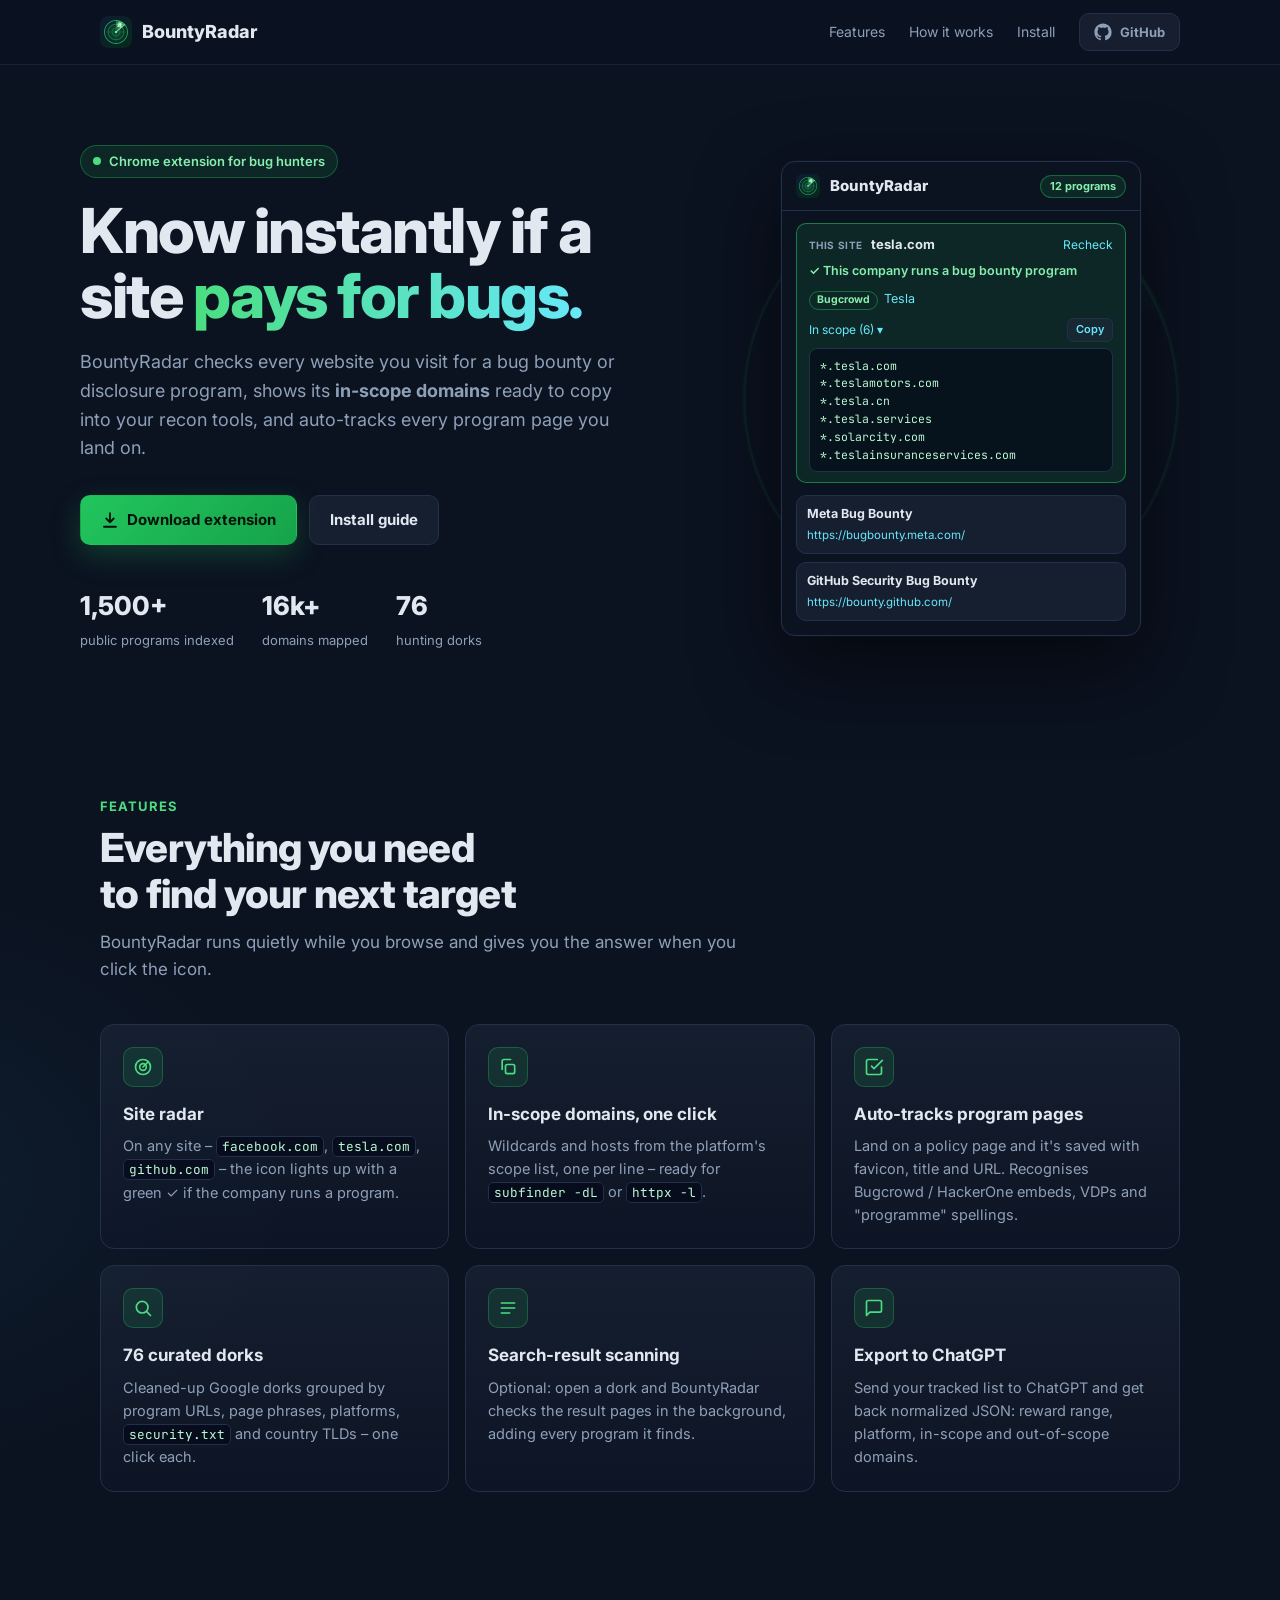
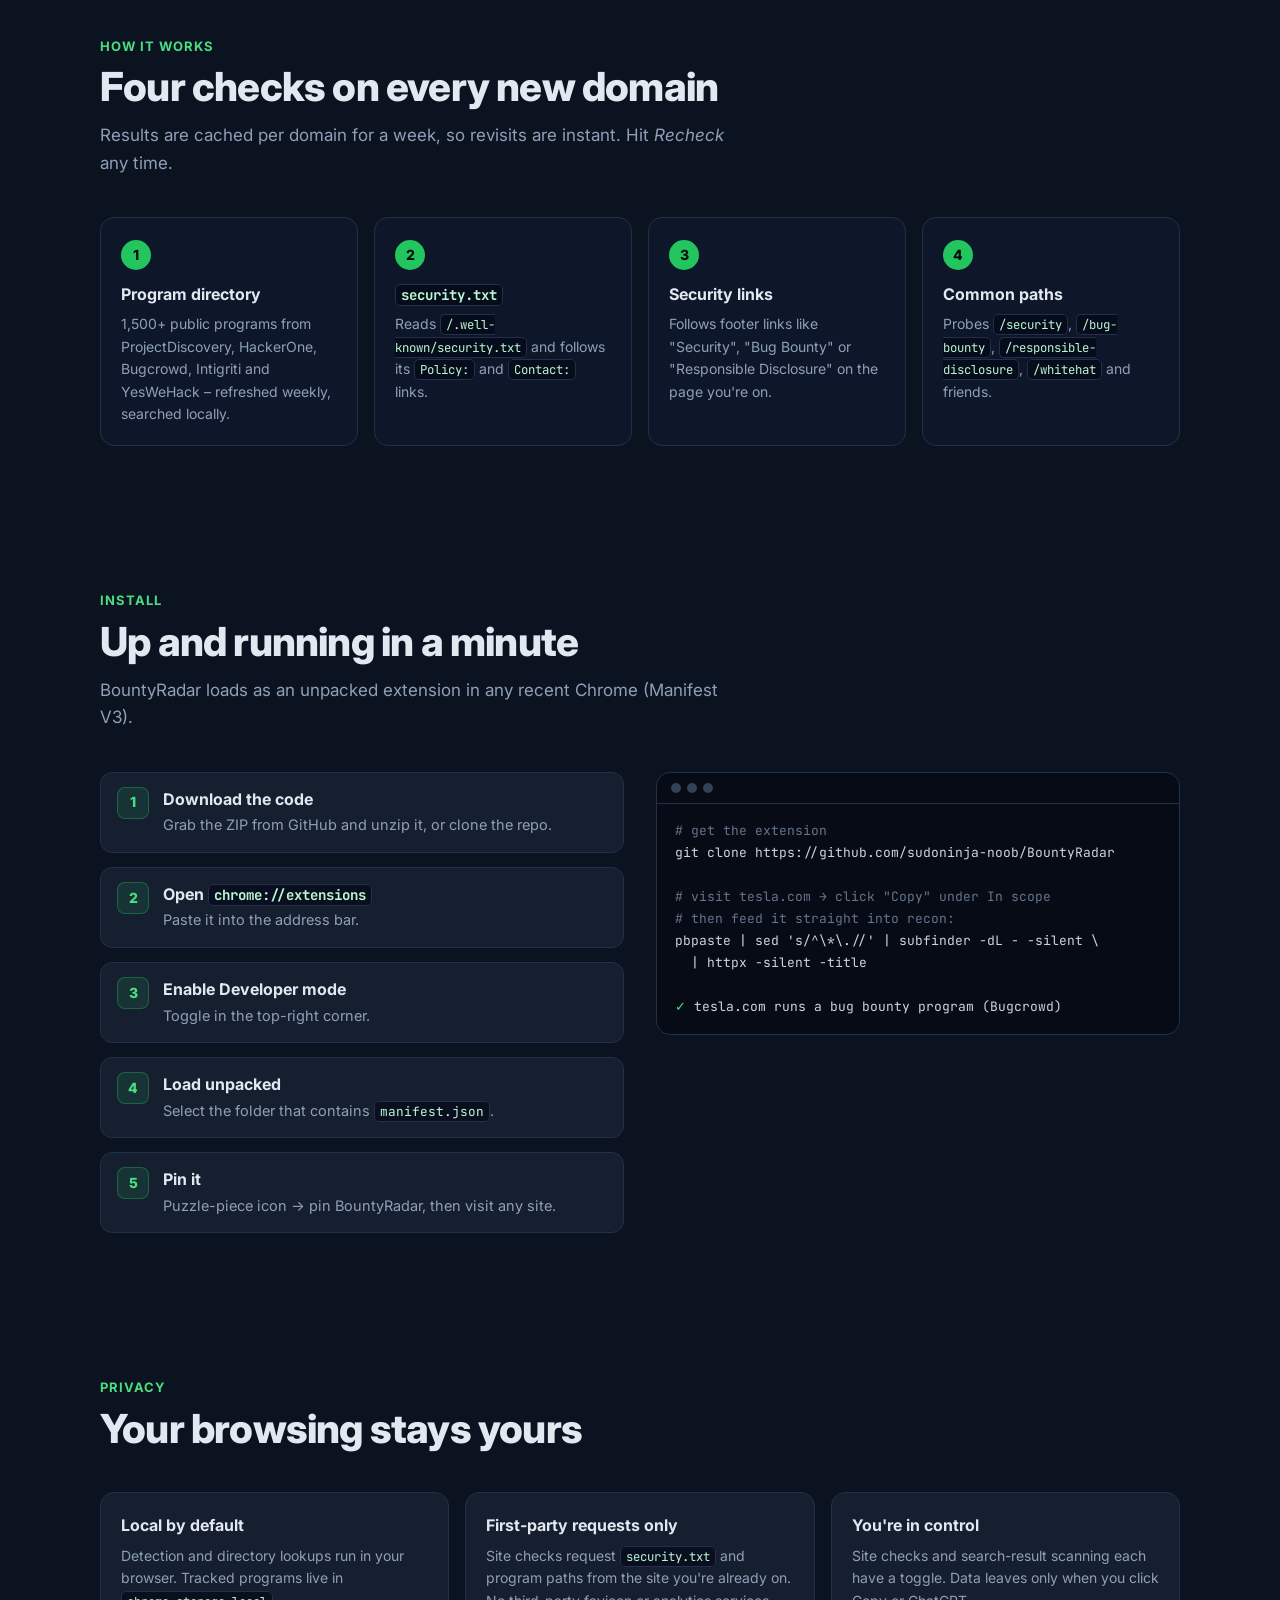
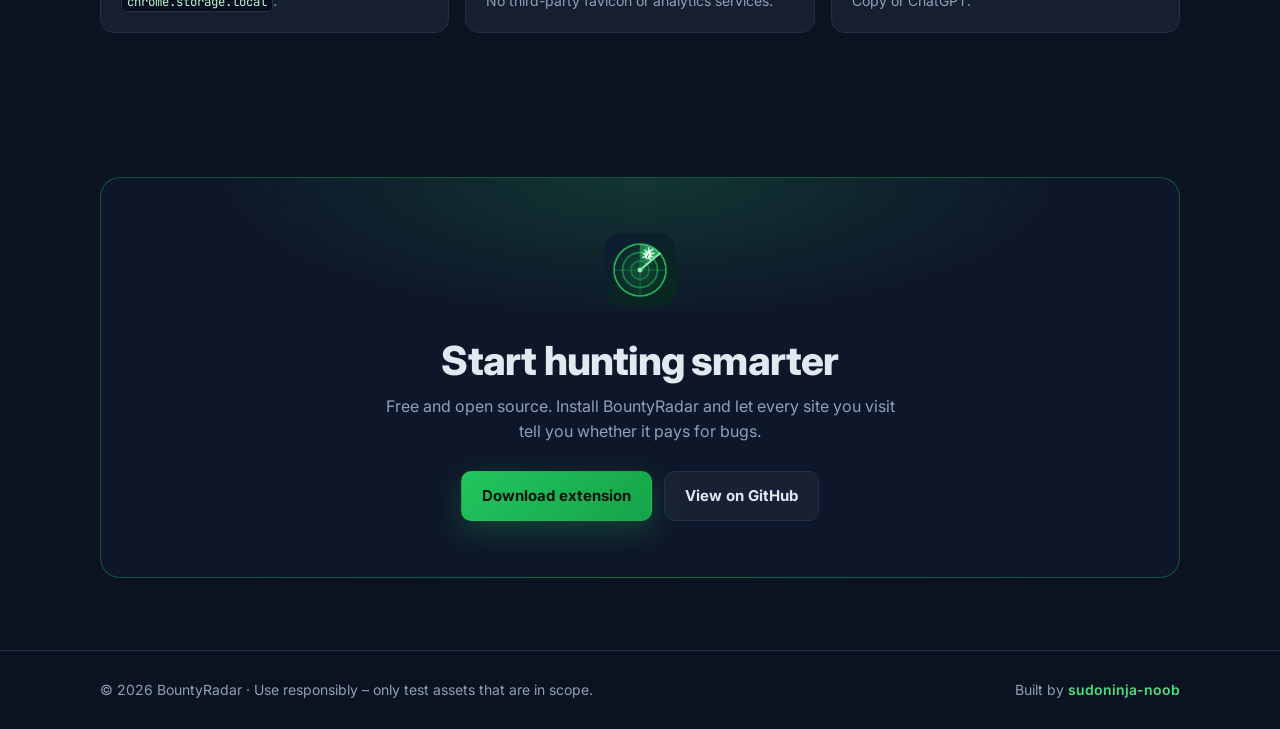
==== index.html @ d53b1661 "Add files via upload" ====
<!DOCTYPE html>
<html lang="en">
<head>
  <meta charset="utf-8" />
  <meta name="viewport" content="width=device-width, initial-scale=1" />
  <title>BountyRadar – bug bounty radar for Chrome</title>
  <meta name="description" content="BountyRadar is a Chrome extension for bug hunters: it tells you if the site you're on runs a bug bounty program, lists its in-scope domains, auto-tracks program pages, and ships 75+ hunting dorks." />
  <meta property="og:title" content="BountyRadar – bug bounty radar for Chrome" />
  <meta property="og:description" content="Know instantly if a site runs a bug bounty program – with in-scope domains ready to copy." />
  <meta property="og:image" content="icons/icon128.png" />
  <meta name="theme-color" content="#0b1220" />
  <link rel="icon" type="image/png" href="icons/icon128.png" />
  <link rel="preconnect" href="https://fonts.googleapis.com" />
  <link rel="preconnect" href="https://fonts.gstatic.com" crossorigin />
  <link href="https://fonts.googleapis.com/css2?family=Inter:wght@400;500;600;700;800&family=JetBrains+Mono:wght@400;600&display=swap" rel="stylesheet" />
  <style>
    :root {
      --bg: #0b1220;
      --bg-2: #0e1729;
      --card: rgba(30, 41, 59, 0.6);
      --border: #22304a;
      --text: #e2e8f0;
      --muted: #8ea0b8;
      --accent: #22c55e;
      --accent-2: #4ade80;
      --accent-soft: rgba(34, 197, 94, 0.12);
      --link: #67e8f9;
      --radius: 14px;
      --mono: "JetBrains Mono", ui-monospace, SFMono-Regular, Menlo, monospace;
      color-scheme: dark;
    }

    * { box-sizing: border-box; margin: 0; padding: 0; }

    html { scroll-behavior: smooth; }

    body {
      background:
        radial-gradient(900px 500px at 85% -10%, rgba(34, 197, 94, 0.12), transparent 60%),
        radial-gradient(700px 500px at -10% 30%, rgba(56, 189, 248, 0.07), transparent 60%),
        var(--bg);
      color: var(--text);
      font-family: Inter, -apple-system, "Segoe UI", Roboto, Helvetica, Arial, sans-serif;
      font-size: 16px;
      line-height: 1.6;
      -webkit-font-smoothing: antialiased;
      overflow-x: hidden;
    }

    a { color: var(--link); text-decoration: none; }
    a:hover { text-decoration: underline; }

    .wrap { max-width: 1120px; margin: 0 auto; padding: 0 20px; }

    /* ---------- nav ---------- */
    nav {
      position: sticky;
      top: 0;
      z-index: 10;
      background: rgba(11, 18, 32, 0.75);
      backdrop-filter: blur(12px);
      border-bottom: 1px solid rgba(34, 48, 74, 0.6);
    }
    nav .wrap {
      display: flex;
      align-items: center;
      justify-content: space-between;
      height: 64px;
      gap: 16px;
    }
    .brand {
      display: flex;
      align-items: center;
      gap: 10px;
      font-weight: 800;
      font-size: 18px;
      color: var(--text);
    }
    .brand img { width: 32px; height: 32px; border-radius: 8px; }
    .brand:hover { text-decoration: none; }
    .nav-links { display: flex; gap: 24px; align-items: center; font-size: 14px; }
    .nav-links a { color: var(--muted); }
    .nav-links a:hover { color: var(--text); text-decoration: none; }

    /* ---------- buttons ---------- */
    .btn {
      display: inline-flex;
      align-items: center;
      gap: 8px;
      padding: 12px 20px;
      border-radius: 10px;
      font-weight: 700;
      font-size: 15px;
      border: 1px solid var(--border);
      color: var(--text);
      background: var(--card);
      transition: transform 0.15s ease, border-color 0.15s ease, background 0.15s ease;
    }
    .btn:hover { text-decoration: none; transform: translateY(-1px); border-color: rgba(34, 197, 94, 0.5); }
    .btn-primary {
      background: linear-gradient(135deg, #22c55e, #16a34a);
      border-color: transparent;
      color: #04130a;
      box-shadow: 0 10px 30px rgba(34, 197, 94, 0.25);
    }
    .btn-primary:hover { border-color: transparent; }
    .btn-sm { padding: 8px 14px; font-size: 13px; }
    .btn svg { width: 18px; height: 18px; }

    /* ---------- hero ---------- */
    .hero {
      display: grid;
      grid-template-columns: 1.1fr 0.9fr;
      gap: 56px;
      align-items: center;
      padding: 80px 0 72px;
    }
    .eyebrow {
      display: inline-flex;
      align-items: center;
      gap: 8px;
      padding: 5px 12px;
      border-radius: 999px;
      background: var(--accent-soft);
      border: 1px solid rgba(34, 197, 94, 0.35);
      color: #86efac;
      font-size: 13px;
      font-weight: 600;
      margin-bottom: 20px;
    }
    .pulse {
      width: 8px; height: 8px; border-radius: 50%;
      background: var(--accent-2);
      box-shadow: 0 0 0 0 rgba(74, 222, 128, 0.7);
      animation: pulse 2s infinite;
    }
    @keyframes pulse {
      70% { box-shadow: 0 0 0 10px rgba(74, 222, 128, 0); }
      100% { box-shadow: 0 0 0 0 rgba(74, 222, 128, 0); }
    }
    h1 {
      font-size: clamp(38px, 5.6vw, 62px);
      line-height: 1.05;
      font-weight: 800;
      letter-spacing: -1.5px;
      text-wrap: balance;
    }
    h1 .grad {
      background: linear-gradient(90deg, #4ade80, #67e8f9);
      -webkit-background-clip: text;
      background-clip: text;
      color: transparent;
    }
    .lede {
      margin-top: 20px;
      font-size: 18px;
      color: var(--muted);
      max-width: 540px;
    }
    .cta { display: flex; flex-wrap: wrap; gap: 12px; margin-top: 32px; }
    .stats {
      display: flex;
      flex-wrap: wrap;
      gap: 28px;
      margin-top: 40px;
    }
    .stat b { display: block; font-size: 26px; font-weight: 800; color: var(--text); }
    .stat span { font-size: 13px; color: var(--muted); }

    /* popup mock */
    .mock-wrap { position: relative; display: flex; justify-content: center; }
    .radar-bg {
      position: absolute;
      width: 440px; height: 440px;
      max-width: 100%;
      top: 50%; left: 50%;
      transform: translate(-50%, -50%);
      border-radius: 50%;
      background:
        radial-gradient(circle, transparent 29%, rgba(34, 197, 94, 0.12) 29.5%, transparent 30.5%),
        radial-gradient(circle, transparent 49%, rgba(34, 197, 94, 0.12) 49.5%, transparent 50.5%),
        radial-gradient(circle, transparent 69%, rgba(34, 197, 94, 0.1) 69.5%, transparent 70.5%);
      pointer-events: none;
    }
    .radar-bg::after {
      content: "";
      position: absolute;
      inset: 0;
      border-radius: 50%;
      background: conic-gradient(from 0deg, rgba(74, 222, 128, 0.22), transparent 70deg);
      animation: sweep 5s linear infinite;
    }
    @keyframes sweep { to { transform: rotate(360deg); } }
    @media (prefers-reduced-motion: reduce) {
      .radar-bg::after, .pulse { animation: none; }
    }

    .mock {
      position: relative;
      width: 360px;
      max-width: 100%;
      border-radius: 14px;
      background: #0b1220;
      border: 1px solid var(--border);
      box-shadow: 0 30px 80px rgba(0, 0, 0, 0.55), 0 0 0 1px rgba(255, 255, 255, 0.02);
      overflow: hidden;
      font-size: 13px;
    }
    .mock-head {
      display: flex; align-items: center; justify-content: space-between;
      padding: 12px 14px;
      border-bottom: 1px solid var(--border);
    }
    .mock-head .brand { font-size: 15px; }
    .mock-head .brand img { width: 24px; height: 24px; border-radius: 6px; }
    .mock-badge {
      font-size: 11px; font-weight: 700;
      color: #86efac;
      background: var(--accent-soft);
      border: 1px solid rgba(34, 197, 94, 0.4);
      border-radius: 999px;
      padding: 2px 9px;
    }
    .mock-body { padding: 12px 14px 14px; }
    .site-card {
      border-radius: 10px;
      border: 1px solid rgba(34, 197, 94, 0.55);
      background: var(--accent-soft);
      padding: 10px 12px;
    }
    .site-top { display: flex; align-items: center; gap: 8px; }
    .label {
      font-size: 10px; font-weight: 700; letter-spacing: 0.6px;
      text-transform: uppercase; color: var(--muted);
    }
    .site-top b { flex: 1; }
    .site-top a { font-size: 12px; }
    .ok { margin-top: 6px; color: #86efac; font-weight: 600; font-size: 12.5px; }
    .prog { margin-top: 8px; font-size: 12.5px; color: var(--link); }
    .tag {
      display: inline-block;
      margin-right: 6px;
      padding: 0 7px;
      border-radius: 999px;
      font-size: 10.5px;
      font-weight: 700;
      color: #86efac;
      border: 1px solid rgba(34, 197, 94, 0.45);
    }
    .scope-row {
      display: flex; justify-content: space-between; align-items: center;
      margin-top: 8px; font-size: 12px;
    }
    .scope-row span { color: var(--link); }
    .copy {
      font-size: 11px; font-weight: 600;
      padding: 2px 8px;
      border: 1px solid var(--border);
      border-radius: 6px;
      background: var(--card);
    }
    .scope-list {
      margin-top: 6px;
      padding: 8px 10px;
      border-radius: 8px;
      border: 1px solid var(--border);
      background: rgba(2, 6, 23, 0.6);
      color: #bbf7d0;
      font-family: var(--mono);
      font-size: 11.5px;
      line-height: 1.55;
    }
    .mock-list { margin-top: 12px; display: grid; gap: 8px; }
    .mock-item {
      border: 1px solid var(--border);
      background: var(--card);
      border-radius: 10px;
      padding: 8px 10px;
    }
    .mock-item b { display: block; font-size: 12.5px; }
    .mock-item span { font-size: 11.5px; color: var(--link); }

    /* ---------- sections ---------- */
    section { padding: 72px 0; }
    .section-head { max-width: 640px; margin-bottom: 40px; }
    .kicker {
      color: var(--accent-2);
      font-weight: 700;
      font-size: 13px;
      letter-spacing: 1px;
      text-transform: uppercase;
    }
    h2 {
      margin-top: 8px;
      font-size: clamp(28px, 3.6vw, 40px);
      line-height: 1.15;
      font-weight: 800;
      letter-spacing: -0.8px;
      text-wrap: balance;
    }
    .section-head p { margin-top: 12px; color: var(--muted); font-size: 17px; }

    .grid {
      display: grid;
      grid-template-columns: repeat(3, 1fr);
      gap: 16px;
    }
    .feature {
      padding: 22px;
      border-radius: var(--radius);
      border: 1px solid var(--border);
      background: linear-gradient(180deg, rgba(30, 41, 59, 0.55), rgba(15, 23, 42, 0.55));
      transition: border-color 0.2s ease, transform 0.2s ease;
    }
    .feature:hover { border-color: rgba(34, 197, 94, 0.45); transform: translateY(-2px); }
    .icon {
      width: 40px; height: 40px;
      display: grid; place-items: center;
      border-radius: 10px;
      background: var(--accent-soft);
      border: 1px solid rgba(34, 197, 94, 0.3);
      color: var(--accent-2);
      margin-bottom: 14px;
    }
    .icon svg { width: 20px; height: 20px; }
    .feature h3 { font-size: 17px; font-weight: 700; margin-bottom: 6px; }
    .feature p { color: var(--muted); font-size: 14.5px; }

    /* how it works */
    .steps {
      display: grid;
      grid-template-columns: repeat(4, 1fr);
      gap: 16px;
      counter-reset: step;
    }
    .step {
      position: relative;
      padding: 22px 20px 20px;
      border-radius: var(--radius);
      border: 1px solid var(--border);
      background: var(--bg-2);
    }
    .step::before {
      counter-increment: step;
      content: counter(step);
      display: grid; place-items: center;
      width: 30px; height: 30px;
      border-radius: 50%;
      background: var(--accent);
      color: #04130a;
      font-weight: 800;
      font-size: 14px;
      margin-bottom: 12px;
    }
    .step h3 { font-size: 16px; margin-bottom: 6px; }
    .step p { color: var(--muted); font-size: 14px; }
    code, .mono {
      font-family: var(--mono);
      font-size: 0.88em;
      background: rgba(2, 6, 23, 0.6);
      border: 1px solid var(--border);
      border-radius: 5px;
      padding: 1px 5px;
      color: #bbf7d0;
    }

    /* install */
    .install {
      display: grid;
      grid-template-columns: 1fr 1fr;
      gap: 32px;
      align-items: start;
    }
    ol.install-steps { list-style: none; counter-reset: i; display: grid; gap: 14px; }
    ol.install-steps li {
      counter-increment: i;
      display: grid;
      grid-template-columns: 34px 1fr;
      gap: 12px;
      align-items: start;
      padding: 14px 16px;
      border-radius: 12px;
      border: 1px solid var(--border);
      background: var(--card);
    }
    ol.install-steps li::before {
      content: counter(i);
      display: grid; place-items: center;
      width: 30px; height: 30px;
      border-radius: 8px;
      background: var(--accent-soft);
      border: 1px solid rgba(34, 197, 94, 0.35);
      color: var(--accent-2);
      font-weight: 800;
      font-size: 14px;
    }
    ol.install-steps b { display: block; }
    ol.install-steps span { color: var(--muted); font-size: 14.5px; }
    .terminal {
      border-radius: var(--radius);
      border: 1px solid var(--border);
      background: #060b16;
      overflow: hidden;
    }
    .terminal-bar {
      display: flex; gap: 6px;
      padding: 10px 14px;
      border-bottom: 1px solid var(--border);
    }
    .terminal-bar i { width: 10px; height: 10px; border-radius: 50%; background: #334155; }
    .terminal pre {
      padding: 16px 18px;
      font-family: var(--mono);
      font-size: 13px;
      line-height: 1.7;
      color: #cbd5e1;
      white-space: pre-wrap;
      word-break: break-all;
    }
    .terminal .c { color: #64748b; }
    .terminal .g { color: #4ade80; }

    /* privacy */
    .privacy {
      display: grid;
      grid-template-columns: repeat(3, 1fr);
      gap: 16px;
    }
    .privacy div {
      padding: 20px;
      border-radius: var(--radius);
      border: 1px solid var(--border);
      background: var(--card);
    }
    .privacy h3 { font-size: 16px; margin-bottom: 6px; }
    .privacy p { color: var(--muted); font-size: 14px; }

    /* cta band */
    .band {
      text-align: center;
      padding: 56px 24px;
      border-radius: 20px;
      border: 1px solid rgba(34, 197, 94, 0.35);
      background:
        radial-gradient(600px 200px at 50% 0%, rgba(34, 197, 94, 0.18), transparent 70%),
        var(--bg-2);
    }
    .band img { width: 72px; height: 72px; border-radius: 16px; margin-bottom: 16px; }
    .band p { color: var(--muted); margin: 10px auto 26px; max-width: 520px; }
    .band .cta { justify-content: center; margin-top: 0; }

    footer {
      border-top: 1px solid var(--border);
      padding: 28px 0;
      color: var(--muted);
      font-size: 14px;
    }
    footer .wrap { display: flex; justify-content: space-between; gap: 16px; flex-wrap: wrap; }
    footer a { color: var(--accent-2); font-weight: 600; }

    /* ---------- responsive ---------- */
    @media (max-width: 960px) {
      .hero { grid-template-columns: 1fr; gap: 48px; padding-top: 56px; }
      .grid, .privacy { grid-template-columns: 1fr 1fr; }
      .steps { grid-template-columns: 1fr 1fr; }
      .install { grid-template-columns: 1fr; }
    }
    @media (max-width: 640px) {
      .nav-links a:not(.btn) { display: none; }
      .grid, .privacy, .steps { grid-template-columns: 1fr; }
      section { padding: 56px 0; }
      .radar-bg { width: 340px; height: 340px; }
      .wrap { padding: 0 16px; }
    }
  </style>
</head>
<body>
  <nav>
    <div class="wrap">
      <a class="brand" href="#">
        <img src="icons/icon128.png" alt="" />
        BountyRadar
      </a>
      <div class="nav-links">
        <a href="#features">Features</a>
        <a href="#how">How it works</a>
        <a href="#install">Install</a>
        <a class="btn btn-sm repo-link" href="https://github.com/sudoninja-noob" target="_blank" rel="noopener">
          <svg viewBox="0 0 24 24" fill="currentColor" aria-hidden="true"><path d="M12 .5C5.65.5.5 5.65.5 12a11.5 11.5 0 0 0 7.86 10.92c.58.1.79-.25.79-.56v-2.02c-3.2.7-3.87-1.37-3.87-1.37-.52-1.33-1.28-1.69-1.28-1.69-1.05-.72.08-.7.08-.7 1.16.08 1.77 1.19 1.77 1.19 1.03 1.77 2.7 1.26 3.36.96.1-.75.4-1.26.73-1.55-2.56-.29-5.25-1.28-5.25-5.69 0-1.26.45-2.29 1.19-3.09-.12-.29-.52-1.46.11-3.05 0 0 .97-.31 3.17 1.18a11 11 0 0 1 5.77 0c2.2-1.49 3.17-1.18 3.17-1.18.63 1.59.23 2.76.11 3.05.74.8 1.19 1.83 1.19 3.09 0 4.42-2.7 5.39-5.26 5.68.41.36.78 1.06.78 2.14v3.17c0 .31.21.67.8.56A11.5 11.5 0 0 0 23.5 12C23.5 5.65 18.35.5 12 .5Z"/></svg>
          GitHub
        </a>
      </div>
    </div>
  </nav>

  <header class="wrap hero">
    <div>
      <div class="eyebrow"><span class="pulse"></span> Chrome extension for bug hunters</div>
      <h1>Know instantly if a site <span class="grad">pays for bugs.</span></h1>
      <p class="lede">
        BountyRadar checks every website you visit for a bug bounty or disclosure program,
        shows its <strong>in-scope domains</strong> ready to copy into your recon tools,
        and auto-tracks every program page you land on.
      </p>
      <div class="cta">
        <a class="btn btn-primary zip-link" href="https://github.com/sudoninja-noob" target="_blank" rel="noopener">
          <svg viewBox="0 0 24 24" fill="none" stroke="currentColor" stroke-width="2.4" stroke-linecap="round" stroke-linejoin="round" aria-hidden="true"><path d="M12 3v12m0 0-5-5m5 5 5-5M4 21h16"/></svg>
          Download extension
        </a>
        <a class="btn" href="#install">Install guide</a>
      </div>
      <div class="stats">
        <div class="stat"><b>1,500+</b><span>public programs indexed</span></div>
        <div class="stat"><b>16k+</b><span>domains mapped</span></div>
        <div class="stat"><b>76</b><span>hunting dorks</span></div>
      </div>
    </div>

    <div class="mock-wrap" aria-label="Preview of the BountyRadar popup on tesla.com">
      <div class="radar-bg"></div>
      <div class="mock">
        <div class="mock-head">
          <span class="brand"><img src="icons/icon48.png" alt="" /> BountyRadar</span>
          <span class="mock-badge">12 programs</span>
        </div>
        <div class="mock-body">
          <div class="site-card">
            <div class="site-top">
              <span class="label">This site</span>
              <b>tesla.com</b>
              <a>Recheck</a>
            </div>
            <div class="ok">✓ This company runs a bug bounty program</div>
            <div class="prog"><span class="tag">Bugcrowd</span>Tesla</div>
            <div class="scope-row"><span>In scope (6) ▾</span><span class="copy">Copy</span></div>
            <div class="scope-list">*.tesla.com<br />*.teslamotors.com<br />*.tesla.cn<br />*.tesla.services<br />*.solarcity.com<br />*.teslainsuranceservices.com</div>
          </div>
          <div class="mock-list">
            <div class="mock-item"><b>Meta Bug Bounty</b><span>https://bugbounty.meta.com/</span></div>
            <div class="mock-item"><b>GitHub Security Bug Bounty</b><span>https://bounty.github.com/</span></div>
          </div>
        </div>
      </div>
    </div>
  </header>

  <section id="features">
    <div class="wrap">
      <div class="section-head">
        <div class="kicker">Features</div>
        <h2>Everything you need to find your next target</h2>
        <p>BountyRadar runs quietly while you browse and gives you the answer when you click the icon.</p>
      </div>
      <div class="grid">
        <article class="feature">
          <div class="icon"><svg viewBox="0 0 24 24" fill="none" stroke="currentColor" stroke-width="2" stroke-linecap="round" stroke-linejoin="round"><circle cx="12" cy="12" r="9"/><circle cx="12" cy="12" r="4"/><path d="M12 12 18 6"/></svg></div>
          <h3>Site radar</h3>
          <p>On any site – <code>facebook.com</code>, <code>tesla.com</code>, <code>github.com</code> – the icon lights up with a green ✓ if the company runs a program.</p>
        </article>
        <article class="feature">
          <div class="icon"><svg viewBox="0 0 24 24" fill="none" stroke="currentColor" stroke-width="2" stroke-linecap="round" stroke-linejoin="round"><rect x="9" y="9" width="11" height="11" rx="2"/><path d="M5 15V5a2 2 0 0 1 2-2h8"/></svg></div>
          <h3>In-scope domains, one click</h3>
          <p>Wildcards and hosts from the platform's scope list, one per line – ready for <code>subfinder -dL</code> or <code>httpx -l</code>.</p>
        </article>
        <article class="feature">
          <div class="icon"><svg viewBox="0 0 24 24" fill="none" stroke="currentColor" stroke-width="2" stroke-linecap="round" stroke-linejoin="round"><path d="M9 11l3 3L22 4"/><path d="M21 12v7a2 2 0 0 1-2 2H5a2 2 0 0 1-2-2V5a2 2 0 0 1 2-2h11"/></svg></div>
          <h3>Auto-tracks program pages</h3>
          <p>Land on a policy page and it's saved with favicon, title and URL. Recognises Bugcrowd / HackerOne embeds, VDPs and "programme" spellings.</p>
        </article>
        <article class="feature">
          <div class="icon"><svg viewBox="0 0 24 24" fill="none" stroke="currentColor" stroke-width="2" stroke-linecap="round" stroke-linejoin="round"><circle cx="11" cy="11" r="7"/><path d="m21 21-4.3-4.3"/></svg></div>
          <h3>76 curated dorks</h3>
          <p>Cleaned-up Google dorks grouped by program URLs, page phrases, platforms, <code>security.txt</code> and country TLDs – one click each.</p>
        </article>
        <article class="feature">
          <div class="icon"><svg viewBox="0 0 24 24" fill="none" stroke="currentColor" stroke-width="2" stroke-linecap="round" stroke-linejoin="round"><path d="M4 6h16M4 12h16M4 18h10"/></svg></div>
          <h3>Search-result scanning</h3>
          <p>Optional: open a dork and BountyRadar checks the result pages in the background, adding every program it finds.</p>
        </article>
        <article class="feature">
          <div class="icon"><svg viewBox="0 0 24 24" fill="none" stroke="currentColor" stroke-width="2" stroke-linecap="round" stroke-linejoin="round"><path d="M21 15a2 2 0 0 1-2 2H7l-4 4V5a2 2 0 0 1 2-2h14a2 2 0 0 1 2 2z"/></svg></div>
          <h3>Export to ChatGPT</h3>
          <p>Send your tracked list to ChatGPT and get back normalized JSON: reward range, platform, in-scope and out-of-scope domains.</p>
        </article>
      </div>
    </div>
  </section>

  <section id="how">
    <div class="wrap">
      <div class="section-head">
        <div class="kicker">How it works</div>
        <h2>Four checks on every new domain</h2>
        <p>Results are cached per domain for a week, so revisits are instant. Hit <em>Recheck</em> any time.</p>
      </div>
      <div class="steps">
        <div class="step">
          <h3>Program directory</h3>
          <p>1,500+ public programs from ProjectDiscovery, HackerOne, Bugcrowd, Intigriti and YesWeHack – refreshed weekly, searched locally.</p>
        </div>
        <div class="step">
          <h3><code>security.txt</code></h3>
          <p>Reads <code>/.well-known/security.txt</code> and follows its <code>Policy:</code> and <code>Contact:</code> links.</p>
        </div>
        <div class="step">
          <h3>Security links</h3>
          <p>Follows footer links like "Security", "Bug Bounty" or "Responsible Disclosure" on the page you're on.</p>
        </div>
        <div class="step">
          <h3>Common paths</h3>
          <p>Probes <code>/security</code>, <code>/bug-bounty</code>, <code>/responsible-disclosure</code>, <code>/whitehat</code> and friends.</p>
        </div>
      </div>
    </div>
  </section>

  <section id="install">
    <div class="wrap">
      <div class="section-head">
        <div class="kicker">Install</div>
        <h2>Up and running in a minute</h2>
        <p>BountyRadar loads as an unpacked extension in any recent Chrome (Manifest V3).</p>
      </div>
      <div class="install">
        <ol class="install-steps">
          <li><div><b>Download the code</b><span>Grab the ZIP from GitHub and unzip it, or clone the repo.</span></div></li>
          <li><div><b>Open <code>chrome://extensions</code></b><span>Paste it into the address bar.</span></div></li>
          <li><div><b>Enable Developer mode</b><span>Toggle in the top-right corner.</span></div></li>
          <li><div><b>Load unpacked</b><span>Select the folder that contains <code>manifest.json</code>.</span></div></li>
          <li><div><b>Pin it</b><span>Puzzle-piece icon → pin BountyRadar, then visit any site.</span></div></li>
        </ol>
        <div class="terminal" aria-label="Clone and copy scope example">
          <div class="terminal-bar"><i></i><i></i><i></i></div>
<pre><span class="c"># get the extension</span>
git clone <span class="repo-text">https://github.com/sudoninja-noob/BountyRadar</span>

<span class="c"># visit tesla.com → click "Copy" under In scope</span>
<span class="c"># then feed it straight into recon:</span>
pbpaste | sed 's/^\*\.//' | subfinder -dL - -silent \
  | httpx -silent -title

<span class="g">✓</span> tesla.com runs a bug bounty program (Bugcrowd)</pre>
        </div>
      </div>
    </div>
  </section>

  <section id="privacy">
    <div class="wrap">
      <div class="section-head">
        <div class="kicker">Privacy</div>
        <h2>Your browsing stays yours</h2>
      </div>
      <div class="privacy">
        <div>
          <h3>Local by default</h3>
          <p>Detection and directory lookups run in your browser. Tracked programs live in <code>chrome.storage.local</code>.</p>
        </div>
        <div>
          <h3>First-party requests only</h3>
          <p>Site checks request <code>security.txt</code> and program paths from the site you're already on. No third-party favicon or analytics services.</p>
        </div>
        <div>
          <h3>You're in control</h3>
          <p>Site checks and search-result scanning each have a toggle. Data leaves only when you click Copy or ChatGPT.</p>
        </div>
      </div>
    </div>
  </section>

  <section>
    <div class="wrap">
      <div class="band">
        <img src="icons/icon128.png" alt="" />
        <h2>Start hunting smarter</h2>
        <p>Free and open source. Install BountyRadar and let every site you visit tell you whether it pays for bugs.</p>
        <div class="cta">
          <a class="btn btn-primary zip-link" href="https://github.com/sudoninja-noob" target="_blank" rel="noopener">Download extension</a>
          <a class="btn repo-link" href="https://github.com/sudoninja-noob" target="_blank" rel="noopener">View on GitHub</a>
        </div>
      </div>
    </div>
  </section>

  <footer>
    <div class="wrap">
      <span>© <span id="year">2026</span> BountyRadar · Use responsibly – only test assets that are in scope.</span>
      <span>Built by <a href="https://sudoninja-noob.github.io/" target="_blank" rel="noopener">sudoninja-noob</a></span>
    </div>
  </footer>

  <script>
    // On GitHub Pages (user.github.io/repo/) derive the repo + ZIP links
    // automatically, so the page needs no edits after publishing.
    (function () {
      var host = location.hostname;
      var m = host.match(/^([^.]+)\.github\.io$/i);
      var repoName = location.pathname.split("/").filter(Boolean)[0];
      if (!m || !repoName) return;
      var repo = "https://github.com/" + m[1] + "/" + repoName;
      var zip = repo + "/archive/refs/heads/main.zip";
      document.querySelectorAll(".repo-link").forEach(function (a) { a.href = repo; });
      document.querySelectorAll(".zip-link").forEach(function (a) { a.href = zip; });
      document.querySelectorAll(".repo-text").forEach(function (el) { el.textContent = repo; });
    })();
    document.getElementById("year").textContent = new Date().getFullYear();
  </script>
</body>
</html>
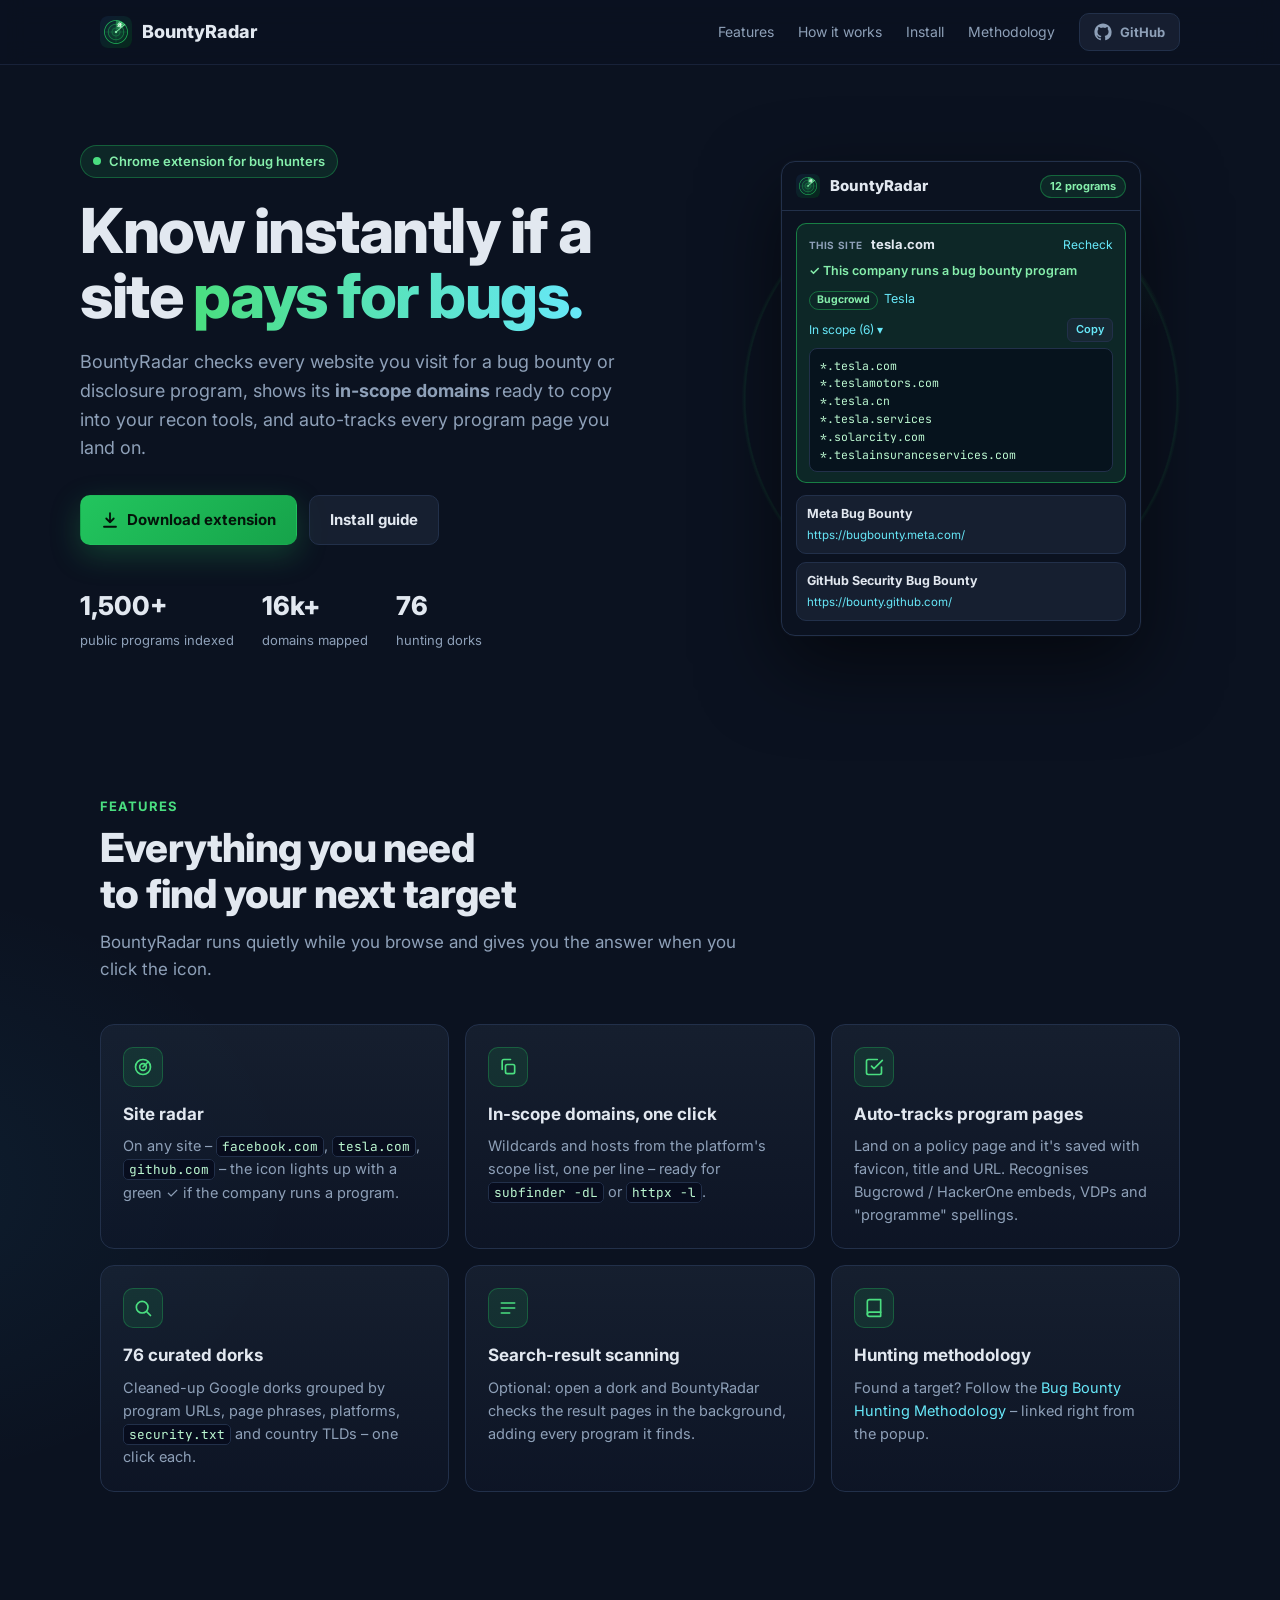
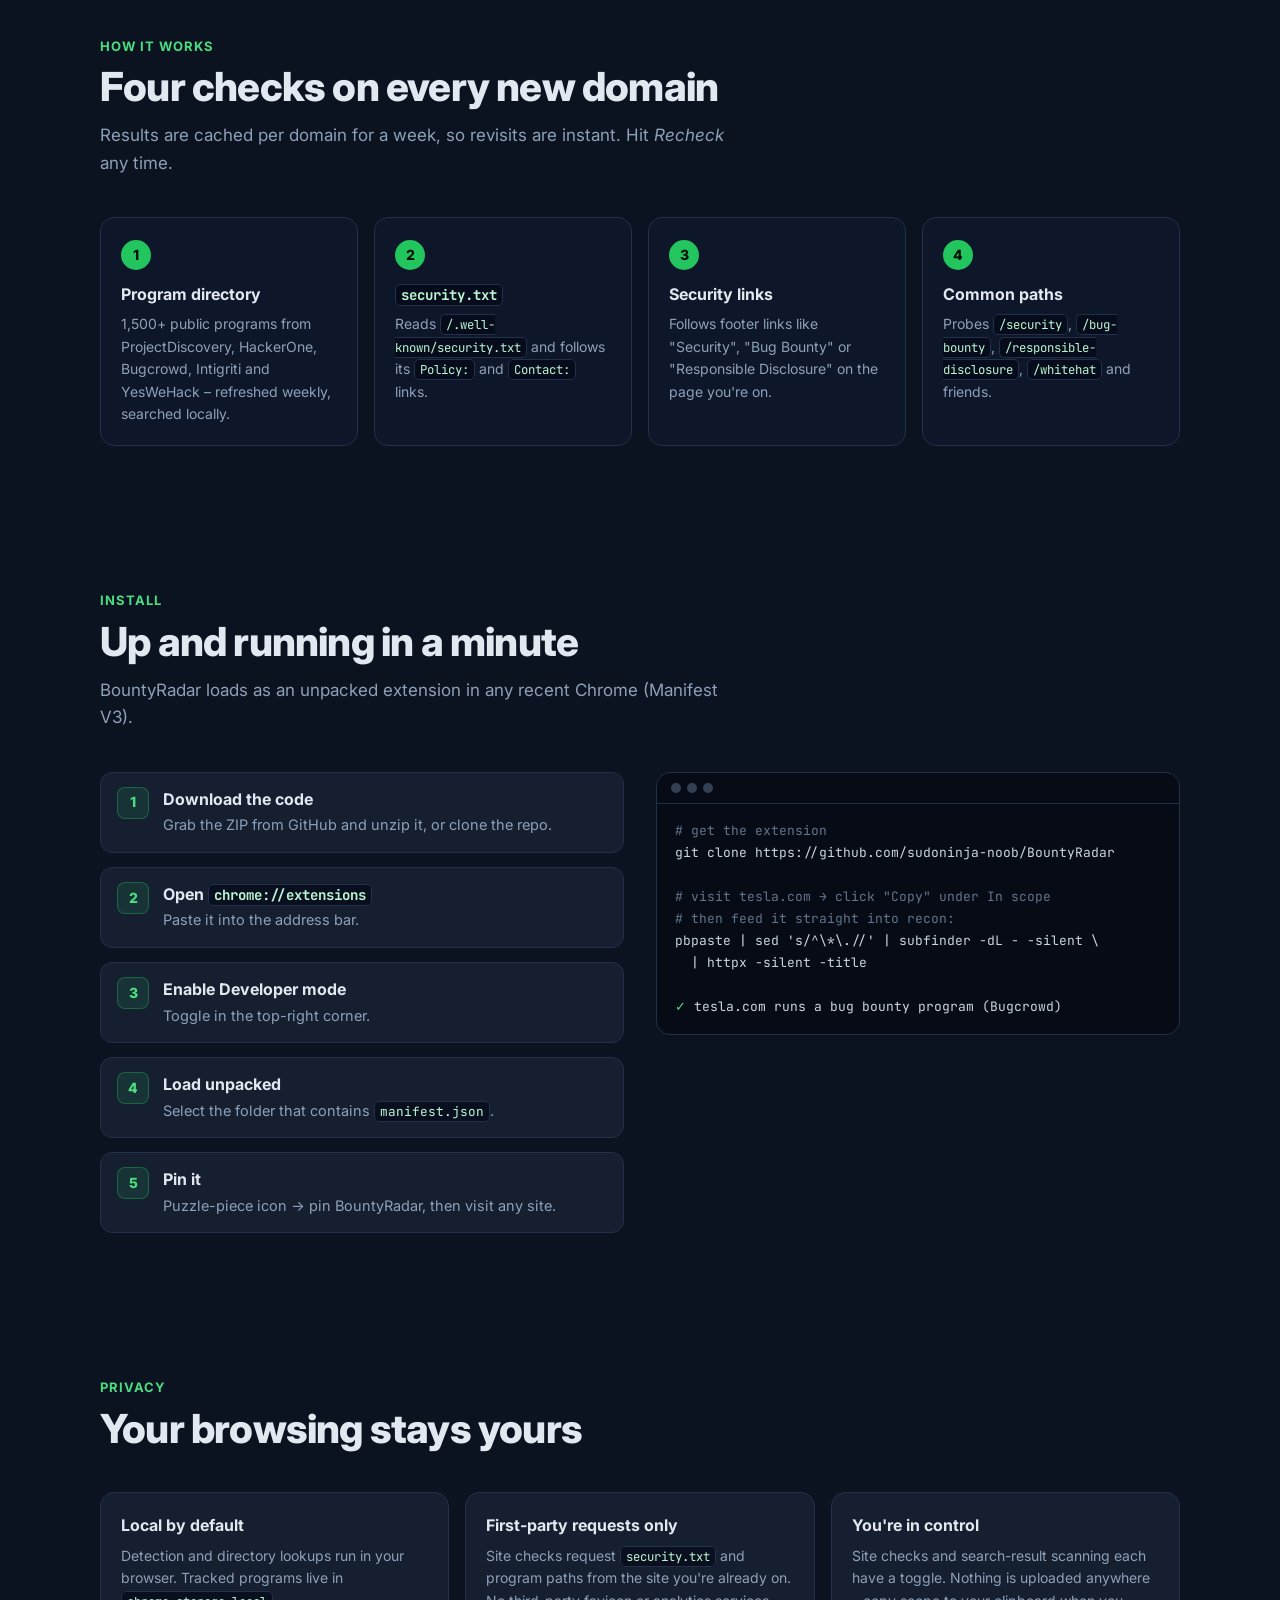
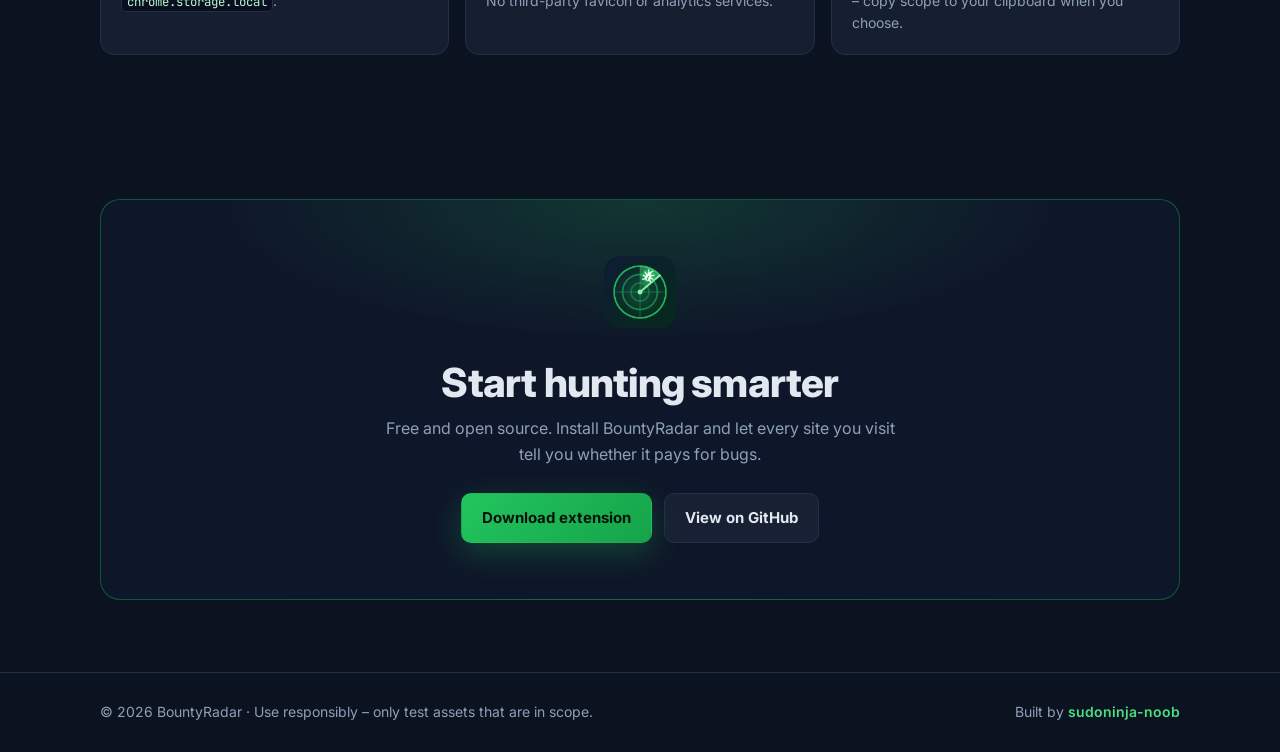
==== commit 5ca83214: "Add files via upload" ====
--- a/index.html
+++ b/index.html
@@ -7,7 +7,9 @@
   <meta name="description" content="BountyRadar is a Chrome extension for bug hunters: it tells you if the site you're on runs a bug bounty program, lists its in-scope domains, auto-tracks program pages, and ships 75+ hunting dorks." />
   <meta property="og:title" content="BountyRadar – bug bounty radar for Chrome" />
   <meta property="og:description" content="Know instantly if a site runs a bug bounty program – with in-scope domains ready to copy." />
-  <meta property="og:image" content="icons/icon128.png" />
+  <meta property="og:image" content="https://sudoninja-noob.github.io/BountyRadar/icons/icon128.png" />
+  <meta property="og:url" content="https://sudoninja-noob.github.io/BountyRadar/" />
+  <link rel="canonical" href="https://sudoninja-noob.github.io/BountyRadar/" />
   <meta name="theme-color" content="#0b1220" />
   <link rel="icon" type="image/png" href="icons/icon128.png" />
   <link rel="preconnect" href="https://fonts.googleapis.com" />
@@ -485,7 +487,8 @@
         <a href="#features">Features</a>
         <a href="#how">How it works</a>
         <a href="#install">Install</a>
-        <a class="btn btn-sm repo-link" href="https://github.com/sudoninja-noob" target="_blank" rel="noopener">
+        <a href="https://sudoninja-noob.github.io/tool/Bug_Bounty_Hunting_Methodology.html" target="_blank" rel="noopener">Methodology</a>
+        <a class="btn btn-sm repo-link" href="https://github.com/sudoninja-noob/BountyRadar" target="_blank" rel="noopener">
           <svg viewBox="0 0 24 24" fill="currentColor" aria-hidden="true"><path d="M12 .5C5.65.5.5 5.65.5 12a11.5 11.5 0 0 0 7.86 10.92c.58.1.79-.25.79-.56v-2.02c-3.2.7-3.87-1.37-3.87-1.37-.52-1.33-1.28-1.69-1.28-1.69-1.05-.72.08-.7.08-.7 1.16.08 1.77 1.19 1.77 1.19 1.03 1.77 2.7 1.26 3.36.96.1-.75.4-1.26.73-1.55-2.56-.29-5.25-1.28-5.25-5.69 0-1.26.45-2.29 1.19-3.09-.12-.29-.52-1.46.11-3.05 0 0 .97-.31 3.17 1.18a11 11 0 0 1 5.77 0c2.2-1.49 3.17-1.18 3.17-1.18.63 1.59.23 2.76.11 3.05.74.8 1.19 1.83 1.19 3.09 0 4.42-2.7 5.39-5.26 5.68.41.36.78 1.06.78 2.14v3.17c0 .31.21.67.8.56A11.5 11.5 0 0 0 23.5 12C23.5 5.65 18.35.5 12 .5Z"/></svg>
           GitHub
         </a>
@@ -503,7 +506,7 @@
         and auto-tracks every program page you land on.
       </p>
       <div class="cta">
-        <a class="btn btn-primary zip-link" href="https://github.com/sudoninja-noob" target="_blank" rel="noopener">
+        <a class="btn btn-primary zip-link" href="https://github.com/sudoninja-noob/BountyRadar/archive/refs/heads/main.zip" target="_blank" rel="noopener">
           <svg viewBox="0 0 24 24" fill="none" stroke="currentColor" stroke-width="2.4" stroke-linecap="round" stroke-linejoin="round" aria-hidden="true"><path d="M12 3v12m0 0-5-5m5 5 5-5M4 21h16"/></svg>
           Download extension
         </a>
@@ -578,9 +581,9 @@
           <p>Optional: open a dork and BountyRadar checks the result pages in the background, adding every program it finds.</p>
         </article>
         <article class="feature">
-          <div class="icon"><svg viewBox="0 0 24 24" fill="none" stroke="currentColor" stroke-width="2" stroke-linecap="round" stroke-linejoin="round"><path d="M21 15a2 2 0 0 1-2 2H7l-4 4V5a2 2 0 0 1 2-2h14a2 2 0 0 1 2 2z"/></svg></div>
-          <h3>Export to ChatGPT</h3>
-          <p>Send your tracked list to ChatGPT and get back normalized JSON: reward range, platform, in-scope and out-of-scope domains.</p>
+          <div class="icon"><svg viewBox="0 0 24 24" fill="none" stroke="currentColor" stroke-width="2" stroke-linecap="round" stroke-linejoin="round"><path d="M4 19.5A2.5 2.5 0 0 1 6.5 17H20"/><path d="M6.5 2H20v20H6.5A2.5 2.5 0 0 1 4 19.5v-15A2.5 2.5 0 0 1 6.5 2z"/></svg></div>
+          <h3>Hunting methodology</h3>
+          <p>Found a target? Follow the <a href="https://sudoninja-noob.github.io/tool/Bug_Bounty_Hunting_Methodology.html" target="_blank" rel="noopener">Bug Bounty Hunting Methodology</a> – linked right from the popup.</p>
         </article>
       </div>
     </div>
@@ -662,7 +665,7 @@
         </div>
         <div>
           <h3>You're in control</h3>
-          <p>Site checks and search-result scanning each have a toggle. Data leaves only when you click Copy or ChatGPT.</p>
+          <p>Site checks and search-result scanning each have a toggle. Nothing is uploaded anywhere – copy scope to your clipboard when you choose.</p>
         </div>
       </div>
     </div>
@@ -675,8 +678,8 @@
         <h2>Start hunting smarter</h2>
         <p>Free and open source. Install BountyRadar and let every site you visit tell you whether it pays for bugs.</p>
         <div class="cta">
-          <a class="btn btn-primary zip-link" href="https://github.com/sudoninja-noob" target="_blank" rel="noopener">Download extension</a>
-          <a class="btn repo-link" href="https://github.com/sudoninja-noob" target="_blank" rel="noopener">View on GitHub</a>
+          <a class="btn btn-primary zip-link" href="https://github.com/sudoninja-noob/BountyRadar/archive/refs/heads/main.zip" target="_blank" rel="noopener">Download extension</a>
+          <a class="btn repo-link" href="https://github.com/sudoninja-noob/BountyRadar" target="_blank" rel="noopener">View on GitHub</a>
         </div>
       </div>
     </div>
